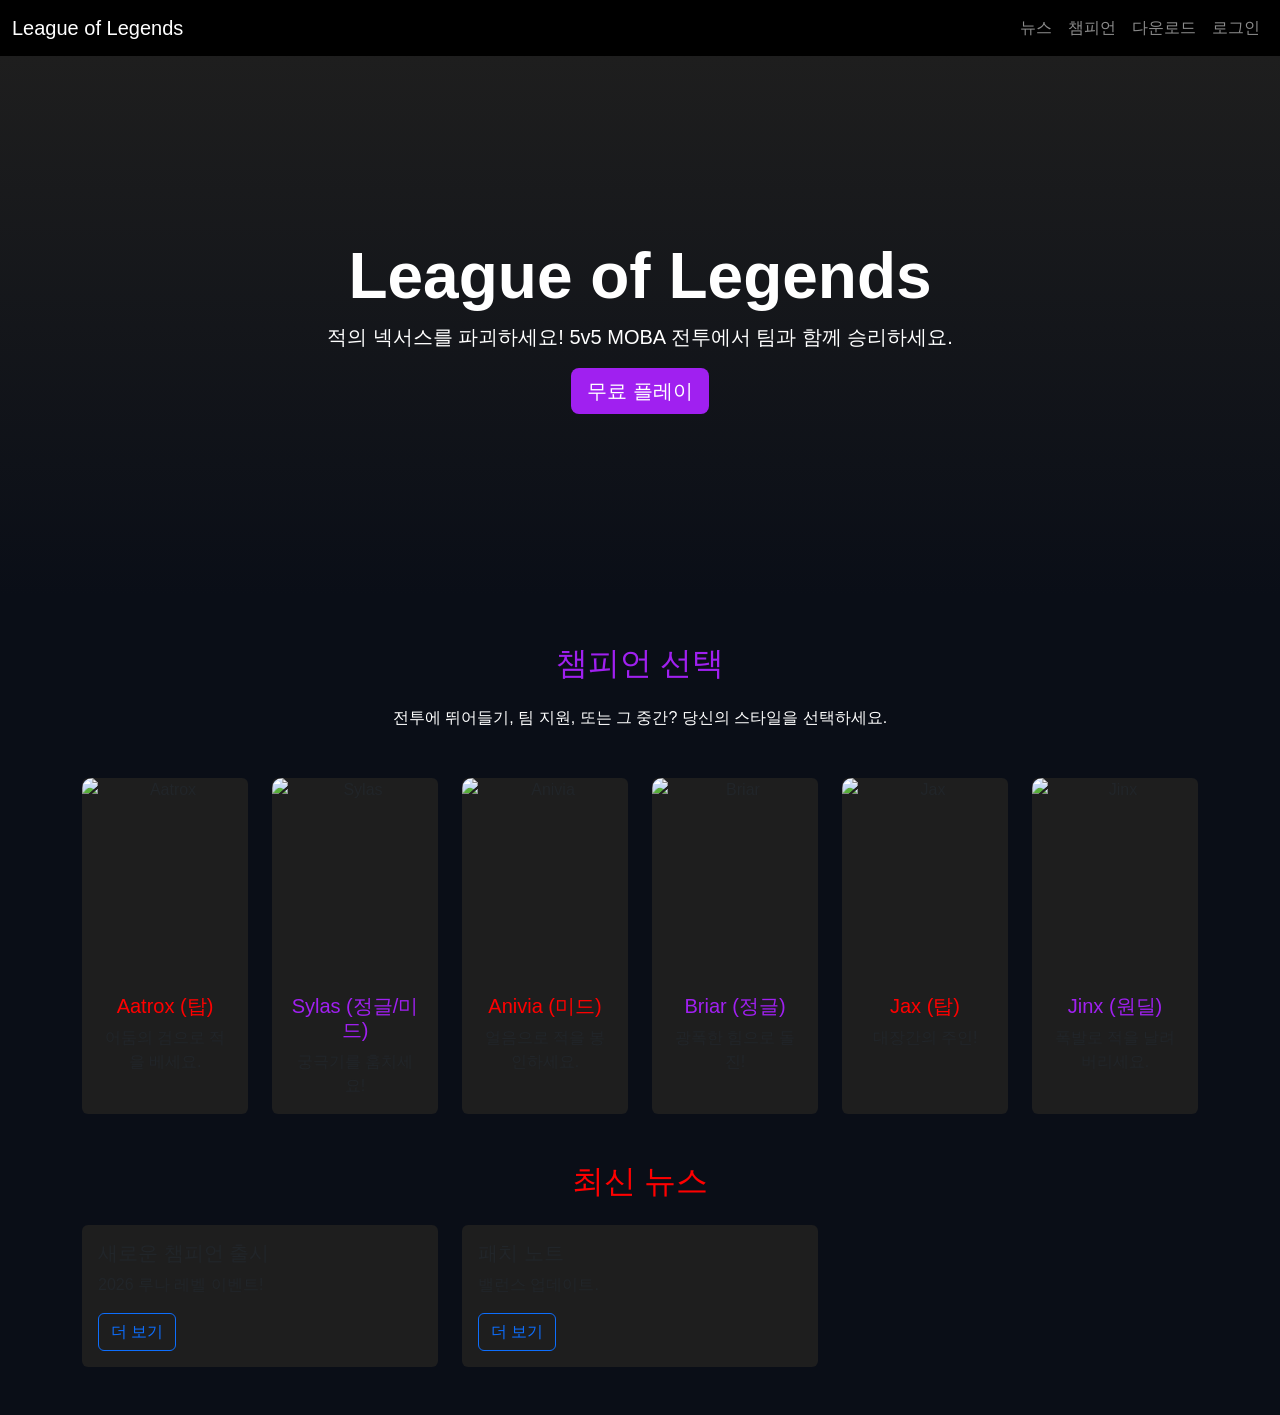
==== src/main/resources/META-INF/resources/index.html @ be80689e "2주차 수업 완료" ====
<!doctype html>
<html lang="ko">
  <head>
    <meta charset="UTF-8" />
    <meta name="viewport" content="width=device-width, initial-scale=1.0" />
    <title>League of Legends - 메인 페이지</title>
    <!-- Bootstrap 5 CDN -->
    <link
      href="https://cdn.jsdelivr.net/npm/bootstrap@5.3.0/dist/css/bootstrap.min.css"
      rel="stylesheet"
    />
    <script src="https://cdn.jsdelivr.net/npm/bootstrap@5.3.0/dist/js/bootstrap.bundle.min.js"></script>
    <!-- 커스텀 스타일 (LOL 테마 + 챔피언 호버 효과) -->
    <style>
      body {
        background-color: #0a0e17;
        color: #fff;
        font-family: "Arial", sans-serif;
      }
      .navbar {
        background-color: #000;
      }
      .hero {
        background: linear-gradient(to bottom, #1e1e1e, #0a0e17);
        min-height: 60vh;
      }
      .accent-purple {
        color: #a020f0;
      }
      .accent-red {
        color: #ff0000;
      }
      .card {
        background-color: #1e1e1e;
        border: none;
        transition:
          transform 0.3s,
          box-shadow 0.3s;
      }
      .card:hover {
        transform: scale(1.05);
        box-shadow: 0 10px 20px rgba(160, 32, 240, 0.5);
      }
      .card-img-top {
        height: 200px;
        object-fit: cover;
        border-radius: 10px 10px 0 0;
      }
      .btn-primary {
        background-color: #a020f0;
        border: none;
      }
      .btn-primary:hover {
        background-color: #800080;
      }
    </style>
  </head>
  <body>
    <!-- 헤더 (Navbar) -->
    <nav class="navbar navbar-expand-lg navbar-dark">
      <div class="container-fluid">
        <a class="navbar-brand" href="#">League of Legends</a>
        <button
          class="navbar-toggler"
          type="button"
          data-bs-toggle="collapse"
          data-bs-target="#navbarNav"
          aria-controls="navbarNav"
          aria-expanded="false"
          aria-label="Toggle navigation"
        >
          <span class="navbar-toggler-icon"></span>
        </button>
        <div class="collapse navbar-collapse" id="navbarNav">
          <ul class="navbar-nav ms-auto">
            <li class="nav-item"><a class="nav-link" href="#">뉴스</a></li>
            <li class="nav-item"><a class="nav-link" href="#">챔피언</a></li>
            <li class="nav-item"><a class="nav-link" href="#">다운로드</a></li>
            <li class="nav-item"><a class="nav-link" href="#">로그인</a></li>
          </ul>
        </div>
      </div>
    </nav>

    <!-- 히어로 배너 (Hero Banner) -->
    <section
      class="hero d-flex align-items-center justify-content-center text-center py-5"
    >
      <div class="container">
        <h1 class="display-3 fw-bold">League of Legends</h1>
        <p class="lead">
          적의 넥서스를 파괴하세요! 5v5 MOBA 전투에서 팀과 함께 승리하세요.
        </p>
        <a href="#" class="btn btn-primary btn-lg">무료 플레이</a>
      </div>
    </section>

    <!-- 챔피언 선택 섹션 (작은 썸네일 PNG로 업데이트!) -->
    <section class="container my-5">
      <h2 class="text-center mb-4 accent-purple">챔피언 선택</h2>
      <p class="text-center mb-5">
        전투에 뛰어들기, 팀 지원, 또는 그 중간? 당신의 스타일을 선택하세요.
      </p>
      <div class="row g-4">
        <!-- Aatrox -->
        <div class="col-md-6 col-lg-4 col-xl-2">
          <div class="card text-center h-100">
            <img
              src="https://ddragon.leagueoflegends.com/cdn/15.24.1/img/champion/Aatrox.png"
              class="card-img-top"
              alt="Aatrox"
              loading="lazy"
            />
            <div class="card-body">
              <h5 class="card-title accent-red">Aatrox (탑)</h5>
              <p class="card-text">어둠의 검으로 적을 베세요.</p>
            </div>
          </div>
        </div>
        <!-- Sylas -->
        <div class="col-md-6 col-lg-4 col-xl-2">
          <div class="card text-center h-100">
            <img
              src="https://ddragon.leagueoflegends.com/cdn/15.24.1/img/champion/Sylas.png"
              class="card-img-top"
              alt="Sylas"
              loading="lazy"
            />
            <div class="card-body">
              <h5 class="card-title accent-purple">Sylas (정글/미드)</h5>
              <p class="card-text">궁극기를 훔치세요!</p>
            </div>
          </div>
        </div>
        <!-- Anivia -->
        <div class="col-md-6 col-lg-4 col-xl-2">
          <div class="card text-center h-100">
            <img
              src="https://ddragon.leagueoflegends.com/cdn/15.24.1/img/champion/Anivia.png"
              class="card-img-top"
              alt="Anivia"
              loading="lazy"
            />
            <div class="card-body">
              <h5 class="card-title accent-red">Anivia (미드)</h5>
              <p class="card-text">얼음으로 적을 봉인하세요.</p>
            </div>
          </div>
        </div>
        <!-- Briar -->
        <div class="col-md-6 col-lg-4 col-xl-2">
          <div class="card text-center h-100">
            <img
              src="https://ddragon.leagueoflegends.com/cdn/15.24.1/img/champion/Briar.png"
              class="card-img-top"
              alt="Briar"
              loading="lazy"
            />
            <div class="card-body">
              <h5 class="card-title accent-purple">Briar (정글)</h5>
              <p class="card-text">광폭한 힘으로 돌진!</p>
            </div>
          </div>
        </div>
        <!-- Jax -->
        <div class="col-md-6 col-lg-4 col-xl-2">
          <div class="card text-center h-100">
            <img
              src="https://ddragon.leagueoflegends.com/cdn/15.24.1/img/champion/Jax.png"
              class="card-img-top"
              alt="Jax"
              loading="lazy"
            />
            <div class="card-body">
              <h5 class="card-title accent-red">Jax (탑)</h5>
              <p class="card-text">대장간의 주인!</p>
            </div>
          </div>
        </div>
        <!-- Jinx -->
        <div class="col-md-6 col-lg-4 col-xl-2">
          <div class="card text-center h-100">
            <img
              src="https://ddragon.leagueoflegends.com/cdn/15.24.1/img/champion/Jinx.png"
              class="card-img-top"
              alt="Jinx"
              loading="lazy"
            />
            <div class="card-body">
              <h5 class="card-title accent-purple">Jinx (원딜)</h5>
              <p class="card-text">폭발로 적을 날려버리세요.</p>
            </div>
          </div>
        </div>
      </div>
    </section>

    <!-- 뉴스 섹션 (기존 유지) -->
    <section class="container my-5">
      <h2 class="text-center mb-4 accent-red">최신 뉴스</h2>
      <div class="row g-4">
        <div class="col-md-6 col-lg-4">
          <div class="card">
            <div class="card-body">
              <h5 class="card-title">새로운 챔피언 출시</h5>
              <p class="card-text">2026 루나 레벨 이벤트!</p>
              <a href="#" class="btn btn-outline-primary">더 보기</a>
            </div>
          </div>
        </div>
        <div class="col-md-6 col-lg-4">
          <div class="card">
            <div class="card-body">
              <h5 class="card-title">패치 노트</h5>
              <p class="card-text">밸런스 업데이트.</p>
              <a href="#" class="btn btn-outline-primary">더 보기</a>
            </div>
          </div>
        </div>
      </div>
    </section>
  </body>
</html>
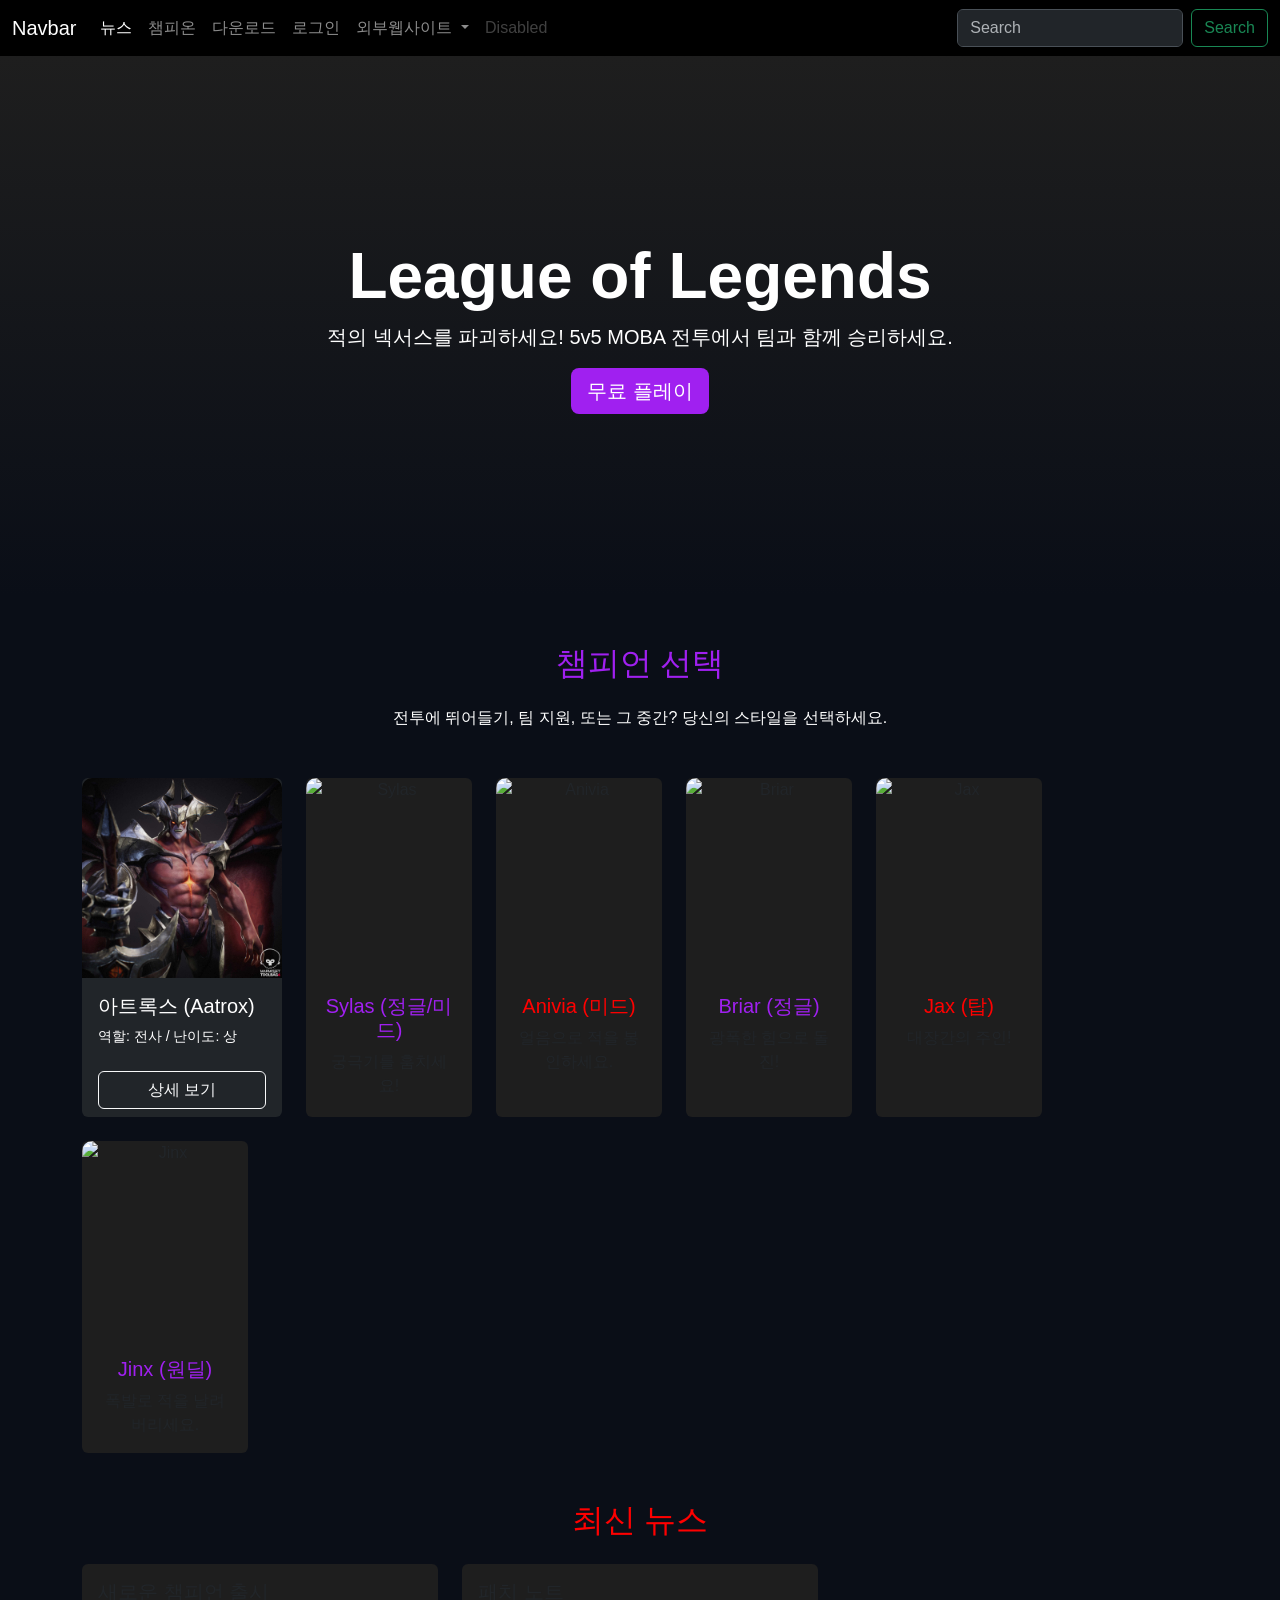
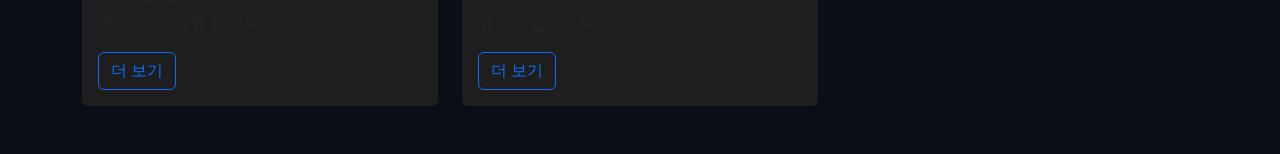
==== commit d30bde75: "4주차 실습완료" ====
--- a/src/main/resources/META-INF/resources/index.html
+++ b/src/main/resources/META-INF/resources/index.html
@@ -57,27 +57,82 @@
   </head>
   <body>
     <!-- 헤더 (Navbar) -->
-    <nav class="navbar navbar-expand-lg navbar-dark">
+    <nav class="navbar navbar-expand-lg" data-bs-theme="dark">
       <div class="container-fluid">
-        <a class="navbar-brand" href="#">League of Legends</a>
+        <a class="navbar-brand" href="#">Navbar</a>
         <button
           class="navbar-toggler"
           type="button"
           data-bs-toggle="collapse"
-          data-bs-target="#navbarNav"
-          aria-controls="navbarNav"
+          data-bs-target="#navbarSupportedContent"
+          aria-controls="navbarSupportedContent"
           aria-expanded="false"
           aria-label="Toggle navigation"
         >
           <span class="navbar-toggler-icon"></span>
         </button>
-        <div class="collapse navbar-collapse" id="navbarNav">
-          <ul class="navbar-nav ms-auto">
-            <li class="nav-item"><a class="nav-link" href="#">뉴스</a></li>
-            <li class="nav-item"><a class="nav-link" href="#">챔피언</a></li>
-            <li class="nav-item"><a class="nav-link" href="#">다운로드</a></li>
-            <li class="nav-item"><a class="nav-link" href="#">로그인</a></li>
+        <div class="collapse navbar-collapse" id="navbarSupportedContent">
+          <ul class="navbar-nav me-auto mb-2 mb-lg-0">
+            <li class="nav-item">
+              <a class="nav-link active" aria-current="page" href="#">뉴스</a>
+            </li>
+            <li class="nav-item">
+              <a class="nav-link" href="#">챔피온</a>
+            </li>
+            <li class="nav-item">
+              <a class="nav-link" href="#">다운로드</a>
+            </li>
+            <li class="nav-item">
+              <a class="nav-link" href="#">로그인</a>
+            </li>
+            <li class="nav-item dropdown">
+              <a
+                class="nav-link dropdown-toggle"
+                href="#"
+                id="navbarDropdown"
+                role="button"
+                data-bs-toggle="dropdown"
+                aria-expanded="false"
+              >
+                외부웹사이트
+              </a>
+              <ul class="dropdown-menu" aria-labelledby="navbarDropdown">
+                <li>
+                  <a
+                    class="dropdown-item"
+                    href="https://www.leagueoflegends.com/ko-kr/"
+                    target="_blank"
+                    >롤 사이트</a
+                  >
+                </li>
+                <li><a class="dropdown-item" href="#">Another action</a></li>
+                <li><hr class="dropdown-divider" /></li>
+                <li>
+                  <a class="dropdown-item" href="#">Something else here</a>
+                </li>
+              </ul>
+            </li>
+            <li class="nav-item">
+              <a
+                class="nav-link disabled"
+                href="#"
+                tabindex="-1"
+                aria-disabled="true"
+                >Disabled</a
+              >
+            </li>
           </ul>
+          <form class="d-flex">
+            <input
+              class="form-control me-2"
+              type="search"
+              placeholder="Search"
+              aria-label="Search"
+            />
+            <button class="btn btn-outline-success" type="submit">
+              Search
+            </button>
+          </form>
         </div>
       </div>
     </nav>
@@ -101,19 +156,74 @@
       <p class="text-center mb-5">
         전투에 뛰어들기, 팀 지원, 또는 그 중간? 당신의 스타일을 선택하세요.
       </p>
-      <div class="row g-4">
+      <!-- <div class="row g-4"> -->
+      <div class="row row-cols-auto g-4">
         <!-- Aatrox -->
-        <div class="col-md-6 col-lg-4 col-xl-2">
-          <div class="card text-center h-100">
-            <img
-              src="https://ddragon.leagueoflegends.com/cdn/15.24.1/img/champion/Aatrox.png"
-              class="card-img-top"
-              alt="Aatrox"
-              loading="lazy"
-            />
-            <div class="card-body">
-              <h5 class="card-title accent-red">Aatrox (탑)</h5>
-              <p class="card-text">어둠의 검으로 적을 베세요.</p>
+        <div class="col">
+          <div class="card bg-dark text-white border-secondary h-100">
+            <img src="image/Aatrox.jpeg" class="card-img-top" alt="아트록스" />
+            <div class="card-body">
+              <h5 class="card-title">아트록스 (Aatrox)</h5>
+              <p class="card-text small">역할: 전사 / 난이도: 상</p>
+            </div>
+            <div class="card-footer bg-transparent border-0">
+              <button
+                class="btn btn-outline-light w-100"
+                data-bs-toggle="modal"
+                data-bs-target="#modalAatrox"
+                data-champ="Aatrox"
+              >
+                상세 보기
+              </button>
+            </div>
+          </div>
+        </div>
+        <div
+          class="modal fade"
+          id="modalAatrox"
+          tabindex="-1"
+          aria-labelledby="modalAatroxLabel"
+          aria-hidden="true"
+        >
+          <div
+            class="modal-dialog modal-xl modal-dialog-centered modal-dialog-scrollable"
+          >
+            <div class="modal-content bg-dark text-white border-secondary">
+              <!-- 헤더 -->
+              <div class="modal-header border-secondary">
+                <h5 class="modal-title" id="modalAatroxLabel">
+                  아트록스 (Aatrox) 상세 정보
+                </h5>
+                <button
+                  type="button"
+                  class="btn-close btn-close-white"
+                  data-bs-dismiss="modal"
+                  aria-label="Close"
+                ></button>
+              </div>
+              <!-- 바디: iframe으로 내용 채움 -->
+              <div
+                class="modal-body p-0"
+                style="height: 65vh; background: #0a0e17"
+              >
+                <iframe
+                  src="modals/Aatrox.html"
+                  frameborder="0"
+                  style="width: 100%; height: 100%; border: none"
+                  allowfullscreen
+                >
+                </iframe>
+              </div>
+              <!-- 푸터 -->
+              <div class="modal-footer border-secondary">
+                <button
+                  type="button"
+                  class="btn btn-outline-light"
+                  data-bs-dismiss="modal"
+                >
+                  닫기
+                </button>
+              </div>
             </div>
           </div>
         </div>
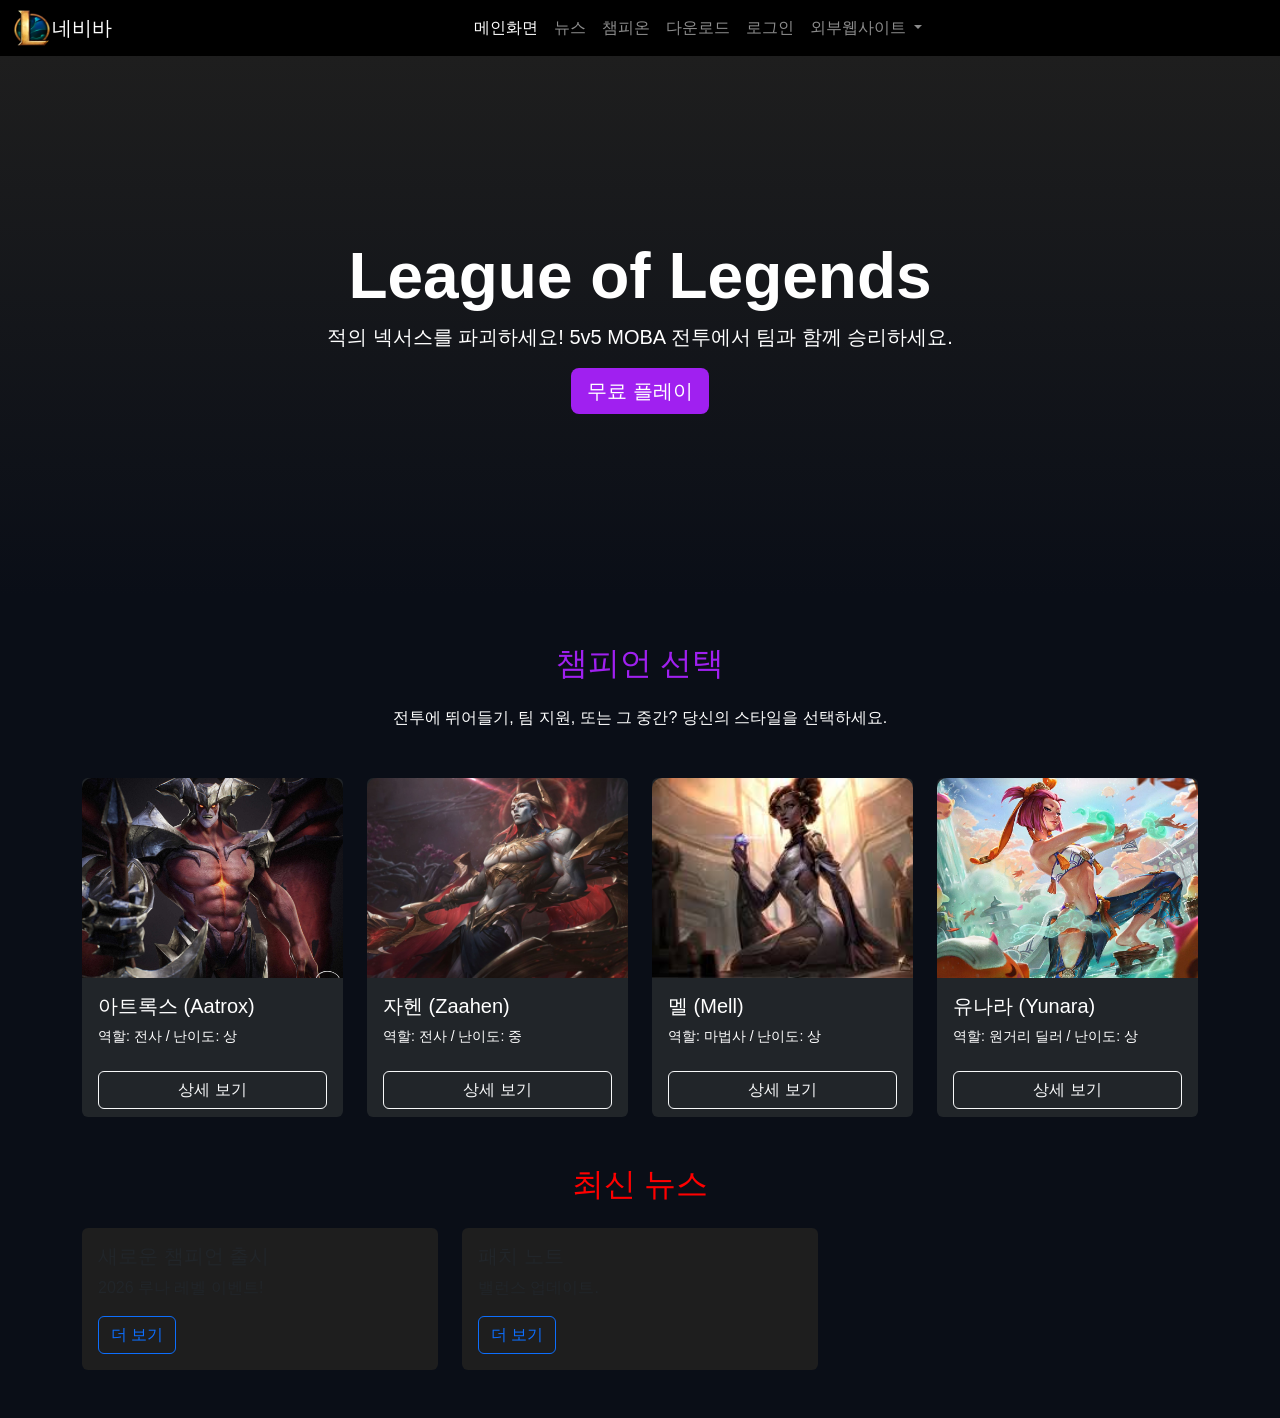
==== commit fd91dab1: "4주차 과제 완료" ====
--- a/src/main/resources/META-INF/resources/index.html
+++ b/src/main/resources/META-INF/resources/index.html
@@ -59,7 +59,8 @@
     <!-- 헤더 (Navbar) -->
     <nav class="navbar navbar-expand-lg" data-bs-theme="dark">
       <div class="container-fluid">
-        <a class="navbar-brand" href="#">Navbar</a>
+        <img src="image/logo.jpg" alt="로고" width="40" height="36" />
+        <a class="navbar-brand" href="#">네비바</a>
         <button
           class="navbar-toggler"
           type="button"
@@ -71,10 +72,18 @@
         >
           <span class="navbar-toggler-icon"></span>
         </button>
-        <div class="collapse navbar-collapse" id="navbarSupportedContent">
-          <ul class="navbar-nav me-auto mb-2 mb-lg-0">
+        <div
+          class="collapse navbar-collapse justify-content-center"
+          id="navbarSupportedContent"
+        >
+          <ul class="navbar-nav mb-2 mb-lg-0">
             <li class="nav-item">
-              <a class="nav-link active" aria-current="page" href="#">뉴스</a>
+              <a class="nav-link active" aria-current="page" href="#"
+                >메인화면</a
+              >
+            </li>
+            <li class="nav-item">
+              <a class="nav-link" href="#">뉴스</a>
             </li>
             <li class="nav-item">
               <a class="nav-link" href="#">챔피온</a>
@@ -112,7 +121,7 @@
                 </li>
               </ul>
             </li>
-            <li class="nav-item">
+            <!-- <li class="nav-item">
               <a
                 class="nav-link disabled"
                 href="#"
@@ -120,19 +129,8 @@
                 aria-disabled="true"
                 >Disabled</a
               >
-            </li>
+            </li> -->
           </ul>
-          <form class="d-flex">
-            <input
-              class="form-control me-2"
-              type="search"
-              placeholder="Search"
-              aria-label="Search"
-            />
-            <button class="btn btn-outline-success" type="submit">
-              Search
-            </button>
-          </form>
         </div>
       </div>
     </nav>
@@ -156,8 +154,8 @@
       <p class="text-center mb-5">
         전투에 뛰어들기, 팀 지원, 또는 그 중간? 당신의 스타일을 선택하세요.
       </p>
-      <!-- <div class="row g-4"> -->
-      <div class="row row-cols-auto g-4">
+      <div class="row g-4">
+        <!-- <div class="row row-cols-auto g-4"> -->
         <!-- Aatrox -->
         <div class="col">
           <div class="card bg-dark text-white border-secondary h-100">
@@ -227,82 +225,213 @@
             </div>
           </div>
         </div>
-        <!-- Sylas -->
-        <div class="col-md-6 col-lg-4 col-xl-2">
-          <div class="card text-center h-100">
-            <img
-              src="https://ddragon.leagueoflegends.com/cdn/15.24.1/img/champion/Sylas.png"
-              class="card-img-top"
-              alt="Sylas"
-              loading="lazy"
-            />
-            <div class="card-body">
-              <h5 class="card-title accent-purple">Sylas (정글/미드)</h5>
-              <p class="card-text">궁극기를 훔치세요!</p>
-            </div>
-          </div>
-        </div>
-        <!-- Anivia -->
-        <div class="col-md-6 col-lg-4 col-xl-2">
-          <div class="card text-center h-100">
-            <img
-              src="https://ddragon.leagueoflegends.com/cdn/15.24.1/img/champion/Anivia.png"
-              class="card-img-top"
-              alt="Anivia"
-              loading="lazy"
-            />
-            <div class="card-body">
-              <h5 class="card-title accent-red">Anivia (미드)</h5>
-              <p class="card-text">얼음으로 적을 봉인하세요.</p>
-            </div>
-          </div>
-        </div>
-        <!-- Briar -->
-        <div class="col-md-6 col-lg-4 col-xl-2">
-          <div class="card text-center h-100">
-            <img
-              src="https://ddragon.leagueoflegends.com/cdn/15.24.1/img/champion/Briar.png"
-              class="card-img-top"
-              alt="Briar"
-              loading="lazy"
-            />
-            <div class="card-body">
-              <h5 class="card-title accent-purple">Briar (정글)</h5>
-              <p class="card-text">광폭한 힘으로 돌진!</p>
-            </div>
-          </div>
-        </div>
-        <!-- Jax -->
-        <div class="col-md-6 col-lg-4 col-xl-2">
-          <div class="card text-center h-100">
-            <img
-              src="https://ddragon.leagueoflegends.com/cdn/15.24.1/img/champion/Jax.png"
-              class="card-img-top"
-              alt="Jax"
-              loading="lazy"
-            />
-            <div class="card-body">
-              <h5 class="card-title accent-red">Jax (탑)</h5>
-              <p class="card-text">대장간의 주인!</p>
-            </div>
-          </div>
-        </div>
-        <!-- Jinx -->
-        <div class="col-md-6 col-lg-4 col-xl-2">
-          <div class="card text-center h-100">
-            <img
-              src="https://ddragon.leagueoflegends.com/cdn/15.24.1/img/champion/Jinx.png"
-              class="card-img-top"
-              alt="Jinx"
-              loading="lazy"
-            />
-            <div class="card-body">
-              <h5 class="card-title accent-purple">Jinx (원딜)</h5>
-              <p class="card-text">폭발로 적을 날려버리세요.</p>
-            </div>
-          </div>
-        </div>
-      </div>
+        <!-- Zaahen -->
+        <div class="col">
+          <div class="card bg-dark text-white border-secondary h-100">
+            <img src="image/Zaahen.jpg" class="card-img-top" alt="자헨" />
+            <div class="card-body">
+              <h5 class="card-title">자헨 (Zaahen)</h5>
+              <p class="card-text small">역할: 전사 / 난이도: 중</p>
+            </div>
+            <div class="card-footer bg-transparent border-0">
+              <button
+                class="btn btn-outline-light w-100"
+                data-bs-toggle="modal"
+                data-bs-target="#modalZaahen"
+                data-champ="Zaahen"
+              >
+                상세 보기
+              </button>
+            </div>
+          </div>
+        </div>
+        <div
+          class="modal fade"
+          id="modalZaahen"
+          tabindex="-1"
+          aria-labelledby="modalZaahenLabel"
+          aria-hidden="true"
+        >
+          <div
+            class="modal-dialog modal-xl modal-dialog-centered modal-dialog-scrollable"
+          >
+            <div class="modal-content bg-dark text-white border-secondary">
+              <!-- 헤더 -->
+              <div class="modal-header border-secondary">
+                <h5 class="modal-title" id="modalZaahenLabel">
+                  자헨 (Zaahen) 상세 정보
+                </h5>
+                <button
+                  type="button"
+                  class="btn-close btn-close-white"
+                  data-bs-dismiss="modal"
+                  aria-label="Close"
+                ></button>
+              </div>
+              <!-- 바디: iframe으로 내용 채움 -->
+              <div
+                class="modal-body p-0"
+                style="height: 65vh; background: #0a0e17"
+              >
+                <iframe
+                  src="modals/Zaahen.html"
+                  frameborder="0"
+                  style="width: 100%; height: 100%; border: none"
+                  allowfullscreen
+                >
+                </iframe>
+              </div>
+              <!-- 푸터 -->
+              <div class="modal-footer border-secondary">
+                <button
+                  type="button"
+                  class="btn btn-outline-light"
+                  data-bs-dismiss="modal"
+                >
+                  닫기
+                </button>
+              </div>
+            </div>
+          </div>
+        </div>
+        <!-- Mell -->
+        <div class="col">
+          <div class="card bg-dark text-white border-secondary h-100">
+            <img src="image/Mell.jpeg" class="card-img-top" alt="멜" />
+            <div class="card-body">
+              <h5 class="card-title">멜 (Mell)</h5>
+              <p class="card-text small">역할: 마법사 / 난이도: 상</p>
+            </div>
+            <div class="card-footer bg-transparent border-0">
+              <button
+                class="btn btn-outline-light w-100"
+                data-bs-toggle="modal"
+                data-bs-target="#modalMell"
+                data-champ="Mell"
+              >
+                상세 보기
+              </button>
+            </div>
+          </div>
+        </div>
+        <div
+          class="modal fade"
+          id="modalMell"
+          tabindex="-1"
+          aria-labelledby="modalMellLabel"
+          aria-hidden="true"
+        >
+          <div
+            class="modal-dialog modal-xl modal-dialog-centered modal-dialog-scrollable"
+          >
+            <div class="modal-content bg-dark text-white border-secondary">
+              <!-- 헤더 -->
+              <div class="modal-header border-secondary">
+                <h5 class="modal-title" id="modalMellLabel">
+                  멜 (Mell) 상세 정보
+                </h5>
+                <button
+                  type="button"
+                  class="btn-close btn-close-white"
+                  data-bs-dismiss="modal"
+                  aria-label="Close"
+                ></button>
+              </div>
+              <!-- 바디: iframe으로 내용 채움 -->
+              <div
+                class="modal-body p-0"
+                style="height: 65vh; background: #0a0e17"
+              >
+                <iframe
+                  src="modals/Mell.html"
+                  frameborder="0"
+                  style="width: 100%; height: 100%; border: none"
+                  allowfullscreen
+                >
+                </iframe>
+              </div>
+              <!-- 푸터 -->
+              <div class="modal-footer border-secondary">
+                <button
+                  type="button"
+                  class="btn btn-outline-light"
+                  data-bs-dismiss="modal"
+                >
+                  닫기
+                </button>
+              </div>
+            </div>
+          </div>
+        </div>
+        <!-- Yunara -->
+        <div class="col">
+          <div class="card bg-dark text-white border-secondary h-100">
+            <img src="image/Yunara.jpg" class="card-img-top" alt="유나라" />
+            <div class="card-body">
+              <h5 class="card-title">유나라 (Yunara)</h5>
+              <p class="card-text small">역할: 원거리 딜러 / 난이도: 상</p>
+            </div>
+            <div class="card-footer bg-transparent border-0">
+              <button
+                class="btn btn-outline-light w-100"
+                data-bs-toggle="modal"
+                data-bs-target="#modalYunara"
+                data-champ="Yunara"
+              >
+                상세 보기
+              </button>
+            </div>
+          </div>
+        </div>
+        <div
+          class="modal fade"
+          id="modalYunara"
+          tabindex="-1"
+          aria-labelledby="modalYunaraLabel"
+          aria-hidden="true"
+        >
+          <div
+            class="modal-dialog modal-xl modal-dialog-centered modal-dialog-scrollable"
+          >
+            <div class="modal-content bg-dark text-white border-secondary">
+              <!-- 헤더 -->
+              <div class="modal-header border-secondary">
+                <h5 class="modal-title" id="modalYunaraLabel">
+                  유나라 (Yunara) 상세 정보
+                </h5>
+                <button
+                  type="button"
+                  class="btn-close btn-close-white"
+                  data-bs-dismiss="modal"
+                  aria-label="Close"
+                ></button>
+              </div>
+              <!-- 바디: iframe으로 내용 채움 -->
+              <div
+                class="modal-body p-0"
+                style="height: 65vh; background: #0a0e17"
+              >
+                <iframe
+                  src="modals/Yunara.html"
+                  frameborder="0"
+                  style="width: 100%; height: 100%; border: none"
+                  allowfullscreen
+                >
+                </iframe>
+              </div>
+              <!-- 푸터 -->
+              <div class="modal-footer border-secondary">
+                <button
+                  type="button"
+                  class="btn btn-outline-light"
+                  data-bs-dismiss="modal"
+                >
+                  닫기
+                </button>
+              </div>
+            </div>
+          </div>
+        </div>
     </section>
 
     <!-- 뉴스 섹션 (기존 유지) -->
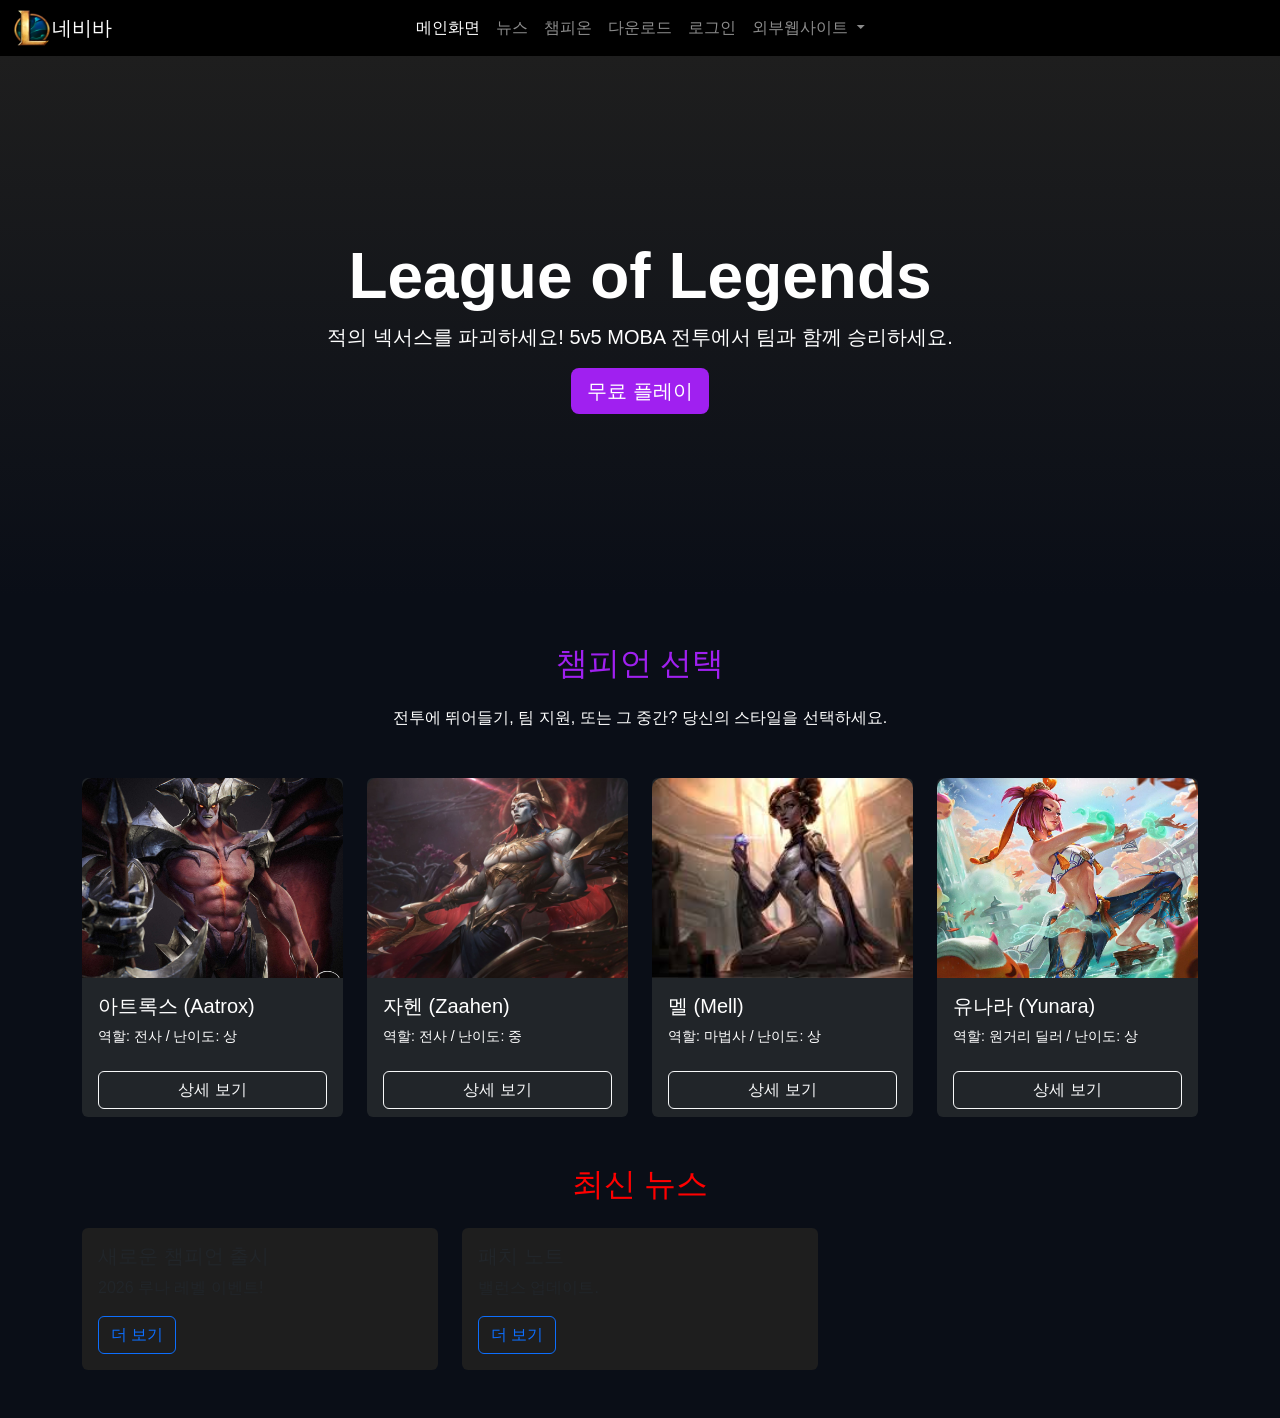
==== commit 5d726d79: "5주차 실습완료" ====
--- a/src/main/resources/META-INF/resources/index.html
+++ b/src/main/resources/META-INF/resources/index.html
@@ -53,6 +53,13 @@
       .btn-primary:hover {
         background-color: #800080;
       }
+      @media (min-width: 992px) {
+        .navbar-center-absolute {
+          position: absolute;
+          left: 50%;
+          transform: translateX(-50%);
+        }
+      }
     </style>
   </head>
   <body>
@@ -73,10 +80,10 @@
           <span class="navbar-toggler-icon"></span>
         </button>
         <div
-          class="collapse navbar-collapse justify-content-center"
+          class="collapse navbar-collapse"
           id="navbarSupportedContent"
         >
-          <ul class="navbar-nav mb-2 mb-lg-0">
+          <ul class="navbar-nav mx-auto mb-2 mb-lg-0 navbar-center-absolute text-center">
             <li class="nav-item">
               <a class="nav-link active" aria-current="page" href="#"
                 >메인화면</a
@@ -89,7 +96,7 @@
               <a class="nav-link" href="#">챔피온</a>
             </li>
             <li class="nav-item">
-              <a class="nav-link" href="#">다운로드</a>
+              <a class="nav-link" href="main_page_sub/download.html">다운로드</a>
             </li>
             <li class="nav-item">
               <a class="nav-link" href="#">로그인</a>
